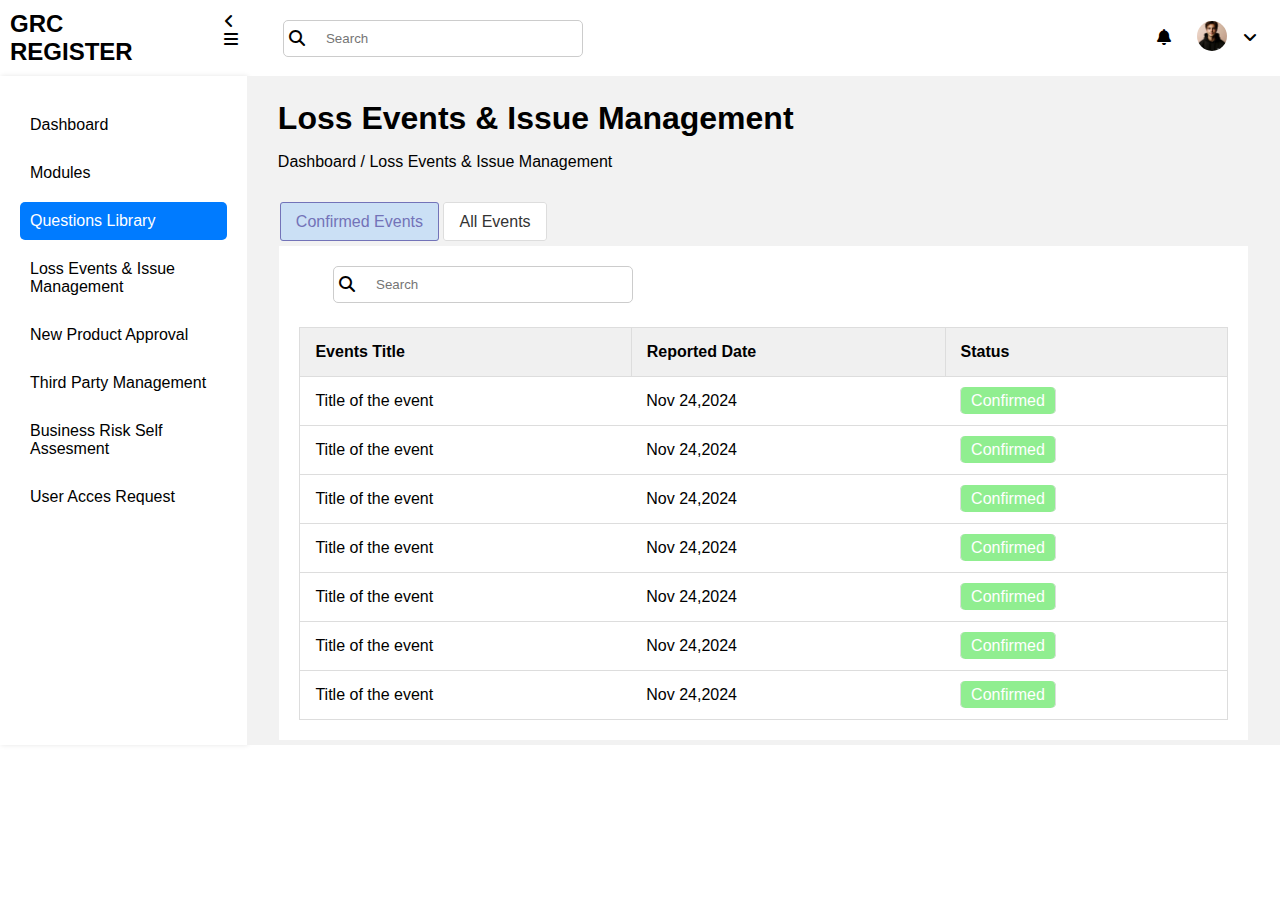
==== assessments/20241219/index.html @ de8c2252 "Add files via upload" ====
<!DOCTYPE html>
<html lang="en">
  <head>
    <meta charset="UTF-8" />
    <meta name="viewport" content="width=device-width, initial-scale=1.0" />
    <title>Document</title>
    <link rel="stylesheet" href="styles.css" />
    <link
      rel="stylesheet"
      href="https://cdnjs.cloudflare.com/ajax/libs/font-awesome/6.7.2/css/all.min.css"
      integrity="sha512-Evv84Mr4kqVGRNSgIGL/F/aIDqQb7xQ2vcrdIwxfjThSH8CSR7PBEakCr51Ck+w+/U6swU2Im1vVX0SVk9ABhg=="
      crossorigin="anonymous"
      referrerpolicy="no-referrer"
    />
  </head>
  <body>
    <div class="container">
      <div class="header">
        <div class="left-nav">
          <div class="logo">GRC REGISTER</div>
          <div class="left-nav-icons">
            <i class="fa-solid fa-angle-left"></i>
            <i class="fa-solid fa-bars"></i>
          </div>
        </div>
        <div class="right-nav">
          <div class="search-box">
            <i class="fa fa-search"></i>
            <input type="text" placeholder="Search" />
          </div>
          <div class="user">
            <div class="notification">
              <i class="fa fa-bell"></i>
            </div>
            <div class="profile- pic">
              <img
                src="profile.jpg"
                alt="Profile Picture"
                class="profile-pic"
              />
            </div>
            <div class="angle-down">
              <i class="fa-solid fa-angle-down"></i>
            </div>
          </div>
        </div>
      </div>
      <div class="main-content">
        <aside class="sidebar">
          <ul>
            <li>Dashboard</li>

            <li>Modules</li>

            <li class="active">Questions Library</li>
            <li>Loss Events & Issue Management</li>
            <li>New Product Approval</li>
            <li>Third Party Management</li>
            <li>Business Risk Self Assesment</li>
            <li>User Acces Request</li>
          </ul>
        </aside>

        <div class="contents">
          <div class="primary-headding">
            <h1>Loss Events & Issue Management</h1>
          </div>
          <p class="sub-para">Dashboard / Loss Events & Issue Management</p>
          <div class="events">
            <a href="#" class="confirmevent">Confirmed Events</a>
            <a href="#">All Events</a>
          </div>
          <div class="events-description">
            <div class="search-box">
              <i class="fa fa-search"></i>
              <input type="text" placeholder="Search" />
            </div>
            <table>
              <thead>
                <tr>
                  <th>Events Title</th>
                  <th>Reported Date</th>
                  <th>Status</th>
                </tr>
              </thead>
              <tbody>
                <tr>
                  <td>Title of the event</td>
                  <td>Nov 24,2024</td>
                  <td><span class="status">Confirmed</span></td>
                </tr>
                <tr>
                  <td>Title of the event</td>
                  <td>Nov 24,2024</td>
                  <td><span class="status">Confirmed</span></td>
                </tr>
                <tr>
                  <td>Title of the event</td>
                  <td>Nov 24,2024</td>
                  <td><span class="status">Confirmed</span></td>
                </tr>
                <tr>
                  <td>Title of the event</td>
                  <td>Nov 24,2024</td>
                  <td><span class="status">Confirmed</span></td>
                </tr>
                <tr>
                  <td>Title of the event</td>
                  <td>Nov 24,2024</td>
                  <td><span class="status">Confirmed</span></td>
                </tr>
                <tr>
                  <td>Title of the event</td>
                  <td>Nov 24,2024</td>
                  <td><span class="status">Confirmed</span></td>
                </tr>
                <tr>
                  <td>Title of the event</td>
                  <td>Nov 24,2024</td>
                  <td><span class="status">Confirmed</span></td>
                </tr>
              </tbody>
            </table>
          </div>
        </div>
      </div>
    </div>
  </body>
</html>
---- assessments/20241219/styles.css ----
* {
  margin: 0;
  padding: 0;
  box-sizing: border-box;
}
body {
  font-family: sans-serif;
}

.header {
  display: flex;
  align-items: center;
  padding: 10px;
}
.left-nav {
  display: flex;
  gap: 3rem;
  width: 19%;
}
.right-nav {
  display: flex;
  width: 80%;
  justify-content: space-between;
}
.left-nav-icons {
  padding-top: 0.2rem;
}

.logo {
  font-size: 24px;
  font-weight: bold;
}

.search-box {
  display: flex;
  gap: 1rem;
  border: 1px solid #ccc;
  border-radius: 5px;
  padding: 5px;
  width: 300px;
  margin-left: 2.1rem;
}

.search-box input {
  border: none;
  outline: none;
  padding: 5px;
  width: 90%;
}

.search-box i {
  margin: auto;
}

.user {
  display: flex;
  align-items: center;
  gap: 1rem;
}

.user .notification {
  margin-right: 10px;
  cursor: pointer;
}

.user .profile-pic {
  width: 30px;
  height: 30px;
  border-radius: 50%;
  cursor: pointer;
}

@media (max-width: 600px) {
  .left-nav {
    gap: 1rem;
    width: 19%;
  }
  .logo {
    font-size: 12px;
    font-weight: bold;
  }
  .left-nav-icons :first-child {
    display: none;
  }

  .search-box {
    width: 50%;
    margin-bottom: 10px;
  }
}

.sidebar {
  background-color: white;
  width: 20%;
  padding: 20px;
  box-shadow: 1px 0 5px rgba(0, 0, 0, 0.1);
}

.sidebar h2 {
  margin-bottom: 20px;
  font-size: 18px;
}

.sidebar ul {
  list-style: none;
  padding: 0;
}

.sidebar ul li {
  margin: 10px 0;
  padding: 10px;
  border-radius: 5px;
  cursor: pointer;
}

.sidebar ul li.active {
  background-color: #007bff;
  color: white;
}

@media (max-width: 600px) {
  .sidebar {
    display: flex;
    text-align: center;
    justify-content: center;
    width: 100%;
  }

  li {
    padding: 2px;
  }
}

.main-content {
  display: flex;
  width: 100%;
}
.contents {
  width: 84%;
  background-color: #f2f2f2;
}

.primary-headding {
  margin-top: 1.5rem;
  margin-left: 1.9rem;
  margin-bottom: 1rem;
}
.sub-para {
  margin-left: 1.9rem;
}

h1 {
  margin: 0;
}
.events :first-child {
  border: 1px solid rgb(115, 115, 184);
  color: rgb(115, 115, 184);
  background-color: #cbe0f5;
}

.events {
  padding: 10px;
  margin-left: 1.4rem;
  margin-top: 2rem;
}

.events a {
  color: #333333;
  text-decoration: none;
  padding: 10px 15px;
  border-radius: 3px;
  border: 1px solid #ddd;
  background-color: white;
}
.events :hover {
  border: 1px solid rgb(115, 115, 184);
  color: rgb(115, 115, 184);
  background-color: #cbe0f5;
}

.events-description {
  padding: 20px;
  background-color: white;
  margin: 0.3rem 2rem;
}

table {
  width: 100%;
  border-collapse: collapse;
  margin-top: 1.5rem;
}
th {
  padding: 15px;
  text-align: left;
  border: 1px solid #ddd;
}
td {
  padding: 15px;
  text-align: left;
  border-bottom: 1px solid #ddd;
}
tbody :first-child {
  border-left: 1px solid #ddd;
}
tbody :last-child {
  border-right: 1px solid #ddd;
}

th {
  background-color: #f0f0f0;
}

.search-bar {
  padding: 10px;
  text-align: center;
}

.search-bar input {
  padding: 5px;
  border: 1px solid #ddd;
  border-radius: 5px;
  width: 300px;
}

.status {
  background-color: #90ee90;
  color: #fff;
  padding: 5px 10px;
  border-radius: 5px;
  text-align: center;
}

@media (max-width: 600px) {
  .search-bar input {
    width: 100%;
  }
  .main-content {
    display: flex;
    flex-direction: column;
  }
  .contents {
    width: 100%;
  }
  .primary-headding {
    font-size: 13px;
    text-align: center;
  }
  .sub-para,
  .events {
    text-align: center;
  }
}
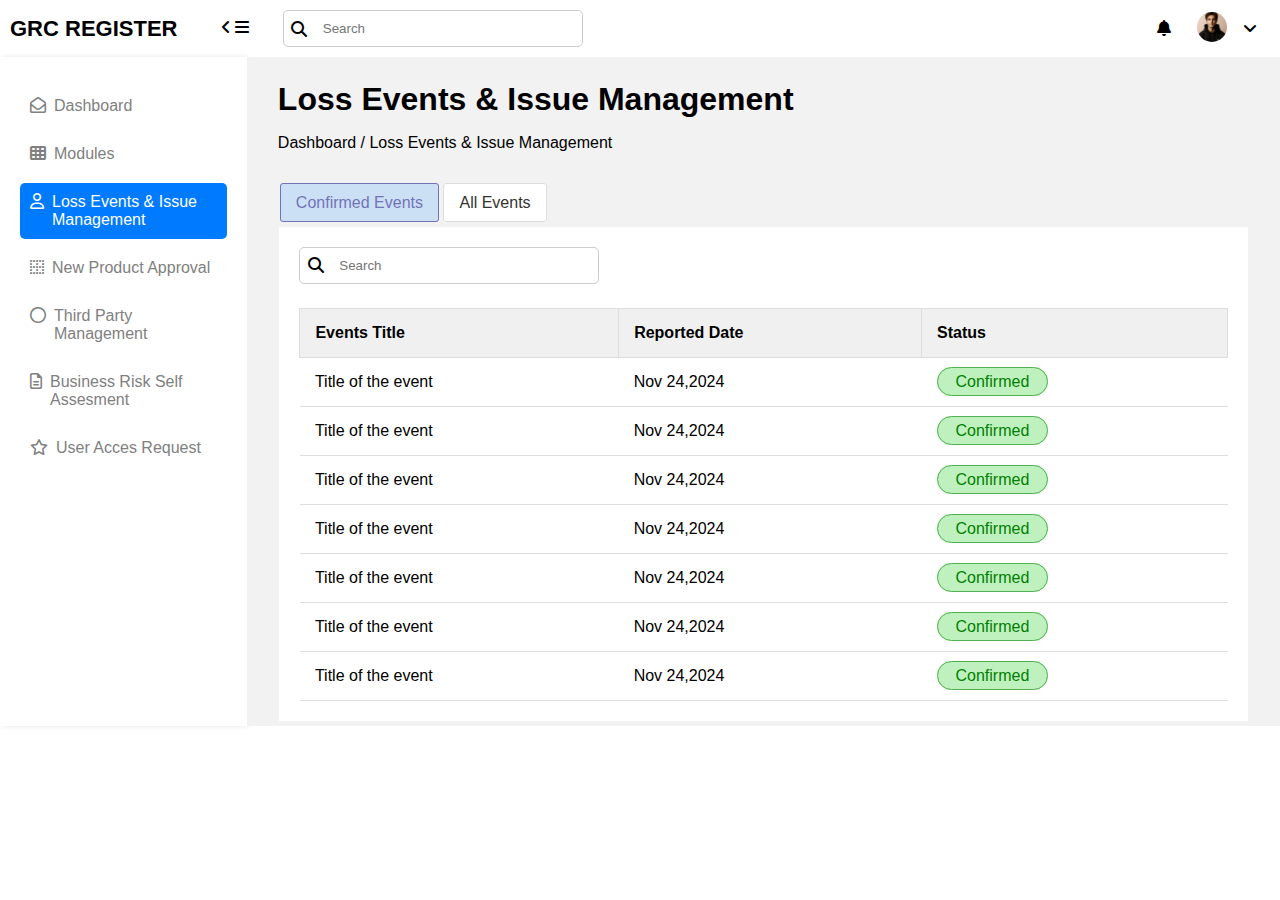
==== commit 8c1ed7cb: "Add files via upload" ====
--- a/assessments/20241219/index.html
+++ b/assessments/20241219/index.html
@@ -15,16 +15,16 @@
   </head>
   <body>
     <div class="container">
-      <div class="header">
+      <header>
         <div class="left-nav">
           <div class="logo">GRC REGISTER</div>
           <div class="left-nav-icons">
             <i class="fa-solid fa-angle-left"></i>
-            <i class="fa-solid fa-bars"></i>
+            <i class="fa-solid fa-bars menu-icon"></i>
           </div>
         </div>
         <div class="right-nav">
-          <div class="search-box">
+          <div class="search-box-left-nav">
             <i class="fa fa-search"></i>
             <input type="text" placeholder="Search" />
           </div>
@@ -44,24 +44,30 @@
             </div>
           </div>
         </div>
-      </div>
+      </header>
       <div class="main-content">
         <aside class="sidebar">
           <ul>
-            <li>Dashboard</li>
+            <li>
+              <i class="fa-regular fa-envelope-open"></i>
+            </i>
+              <p>Dashboard</p>
+            </li>
 
-            <li>Modules</li>
+            <li><i class="fa-solid fa-table-cells"></i><p>Modules</p></li>
 
-            <li class="active">Questions Library</li>
-            <li>Loss Events & Issue Management</li>
-            <li>New Product Approval</li>
-            <li>Third Party Management</li>
-            <li>Business Risk Self Assesment</li>
-            <li>User Acces Request</li>
+            <li class="active">
+              <i class="fa-regular fa-user"></i>
+              <p>Loss Events & Issue Management</p>
+            </li>
+            <li><i class="fa-solid fa-border-none"></i><p>New Product Approval</p></li>
+            <li><i class="fa-regular fa-circle"></i><p>Third Party Management</p></li>
+            <li><i class="fa-regular fa-file-lines"></i><p>Business Risk Self Assesment</p></li>
+            <li><i class="fa-regular fa-star"></i><p>User Acces Request</p></li>
           </ul>
         </aside>
 
-        <div class="contents">
+        <section class="contents">
           <div class="primary-headding">
             <h1>Loss Events & Issue Management</h1>
           </div>
@@ -122,8 +128,10 @@
               </tbody>
             </table>
           </div>
-        </div>
+        </section>
       </div>
     </div>
+
+    
   </body>
 </html>
--- a/assessments/20241219/styles.css
+++ b/assessments/20241219/styles.css
@@ -6,15 +6,18 @@
 body {
   font-family: sans-serif;
 }
-
-.header {
+.container {
+  height: 100vh;
+}
+
+header {
   display: flex;
   align-items: center;
   padding: 10px;
 }
 .left-nav {
   display: flex;
-  gap: 3rem;
+  justify-content: space-between;
   width: 19%;
 }
 .right-nav {
@@ -27,13 +30,13 @@
 }
 
 .logo {
-  font-size: 24px;
+  font-size: 22px;
   font-weight: bold;
 }
 
-.search-box {
-  display: flex;
-  gap: 1rem;
+.search-box-left-nav {
+  display: flex;
+  gap: 0.5rem;
   border: 1px solid #ccc;
   border-radius: 5px;
   padding: 5px;
@@ -41,14 +44,14 @@
   margin-left: 2.1rem;
 }
 
-.search-box input {
+.search-box-left-nav input {
   border: none;
   outline: none;
   padding: 5px;
   width: 90%;
 }
 
-.search-box i {
+.search-box-left-nav i {
   margin: auto;
 }
 
@@ -76,29 +79,43 @@
     width: 19%;
   }
   .logo {
-    font-size: 12px;
+    font-size: 13px;
     font-weight: bold;
   }
   .left-nav-icons :first-child {
     display: none;
   }
 
-  .search-box {
+  .search-box-left-nav {
     width: 50%;
     margin-bottom: 10px;
   }
 }
+@media (min-width: 601px) and (max-width: 1100px) {
+  .left-nav {
+    align-items: center;
+    gap: 1rem;
+    justify-content: space-between;
+    width: 27%;
+  }
+  .logo {
+    font-size: 20px;
+    font-weight: bold;
+  }
+  .left-nav-icons :first-child {
+    display: none;
+  }
+  .search-box-left-nav {
+    margin-right: 1rem;
+  }
+}
 
 .sidebar {
+  color: gray;
   background-color: white;
   width: 20%;
   padding: 20px;
   box-shadow: 1px 0 5px rgba(0, 0, 0, 0.1);
-}
-
-.sidebar h2 {
-  margin-bottom: 20px;
-  font-size: 18px;
 }
 
 .sidebar ul {
@@ -111,6 +128,8 @@
   padding: 10px;
   border-radius: 5px;
   cursor: pointer;
+  display: flex;
+  gap: 0.5rem;
 }
 
 .sidebar ul li.active {
@@ -121,13 +140,21 @@
 @media (max-width: 600px) {
   .sidebar {
     display: flex;
-    text-align: center;
     justify-content: center;
     width: 100%;
   }
-
-  li {
-    padding: 2px;
+}
+
+@media (min-width: 601px) and (max-width: 1100px) {
+  .sidebar {
+    width: 28%;
+    padding: 15px;
+  }
+
+  .sidebar ul li {
+    padding: 8px;
+    font-size: 15px;
+    gap: 0.2rem;
   }
 }
 
@@ -193,21 +220,32 @@
   padding: 15px;
   text-align: left;
   border: 1px solid #ddd;
+  background-color: #f0f0f0;
 }
 td {
   padding: 15px;
   text-align: left;
   border-bottom: 1px solid #ddd;
 }
-tbody :first-child {
-  border-left: 1px solid #ddd;
-}
-tbody :last-child {
-  border-right: 1px solid #ddd;
-}
-
-th {
-  background-color: #f0f0f0;
+
+.search-box {
+  display: flex;
+  gap: 0.5rem;
+  border: 1px solid #ccc;
+  border-radius: 5px;
+  padding: 5px;
+  width: 300px;
+}
+
+.search-box input {
+  border: none;
+  outline: none;
+  padding: 5px;
+  width: 90%;
+}
+
+.search-box i {
+  margin: auto;
 }
 
 .search-bar {
@@ -223,14 +261,18 @@
 }
 
 .status {
-  background-color: #90ee90;
-  color: #fff;
-  padding: 5px 10px;
-  border-radius: 5px;
+  background-color: #bff1bf;
+  border: 1px solid rgb(80, 176, 80);
+  color: green;
+  padding: 5px 18px;
+  border-radius: 15px;
   text-align: center;
 }
 
 @media (max-width: 600px) {
+  .search-box {
+    width: 100%;
+  }
   .search-bar input {
     width: 100%;
   }
@@ -250,3 +292,25 @@
     text-align: center;
   }
 }
+
+@media (min-width: 601px) and (max-width: 1100px) {
+  .search-box {
+    width: 100%;
+  }
+  .contents {
+    width: 75%;
+  }
+  .primary-headding {
+    margin-bottom: 0.5rem;
+    font-size: 15px;
+  }
+  .events {
+    margin-top: 1rem;
+  }
+  thead th {
+    font-size: 15px;
+  }
+  tbody td {
+    font-size: 15px;
+  }
+}
